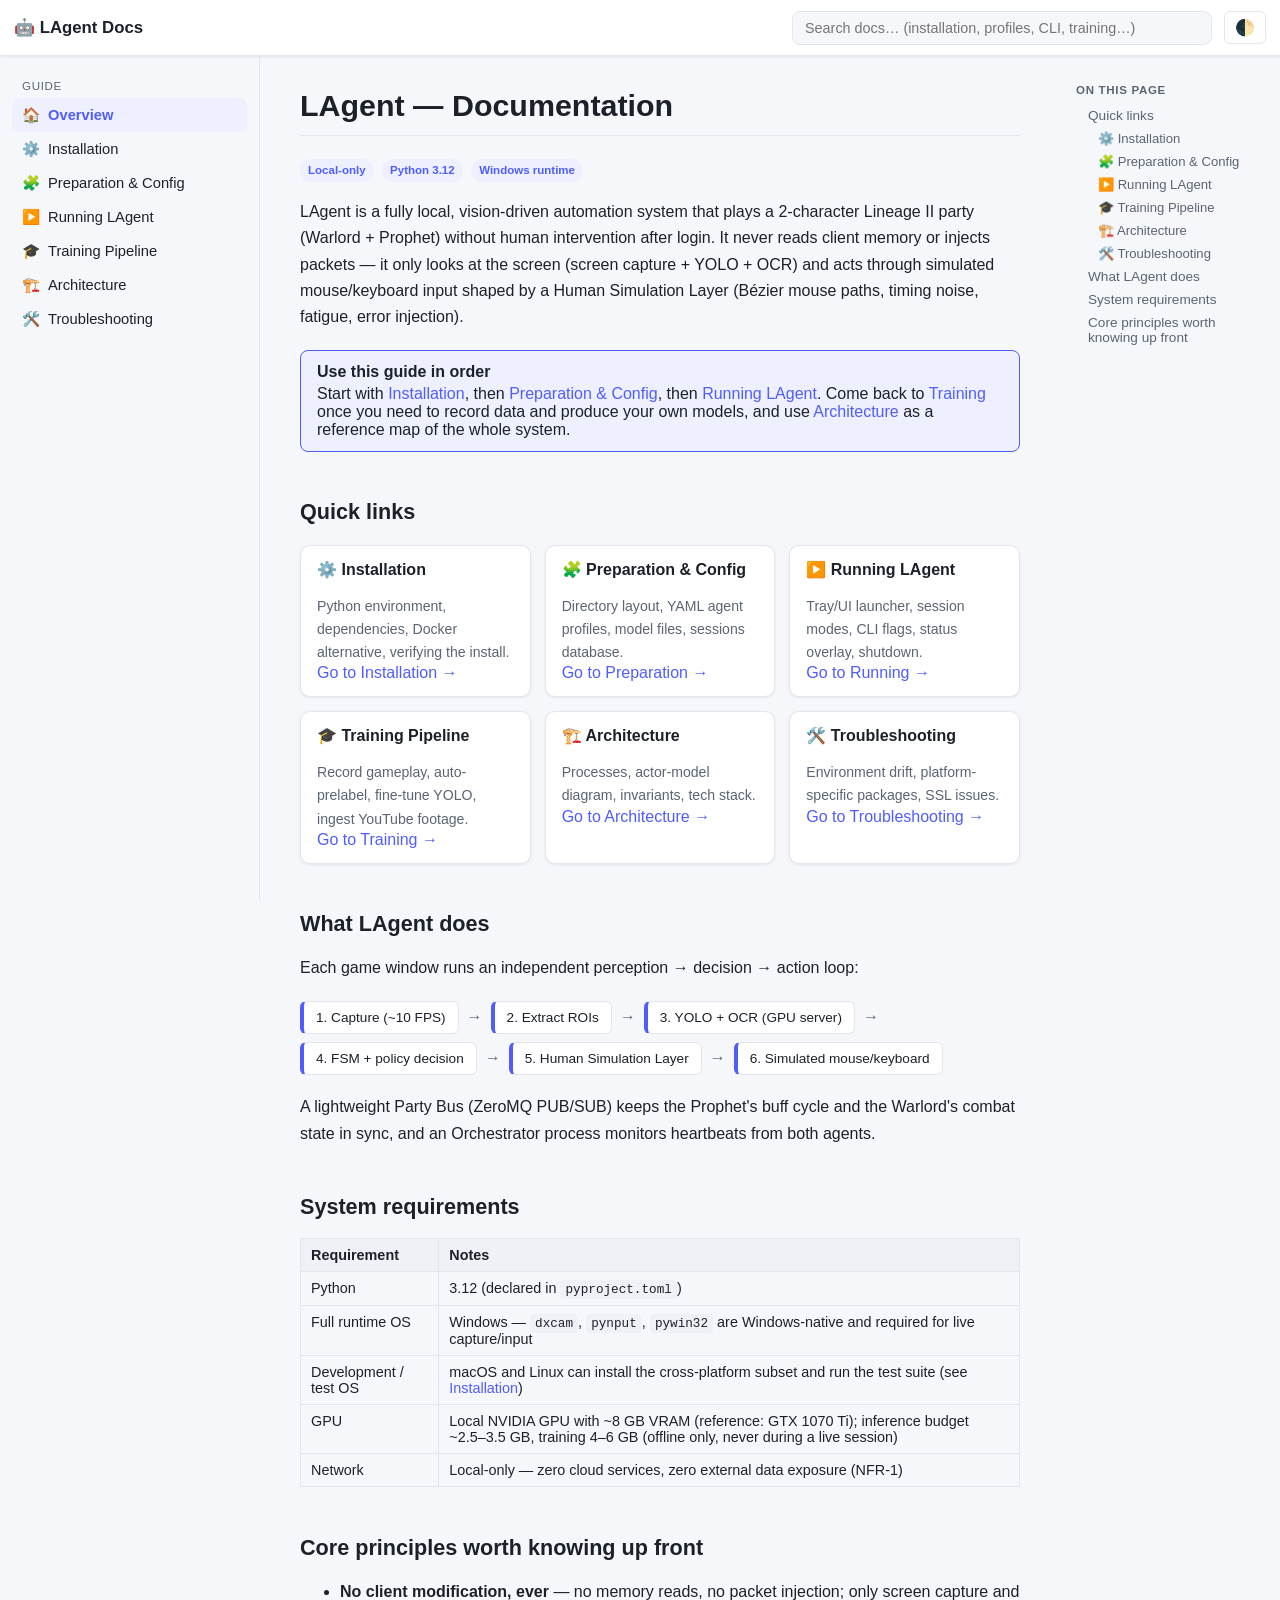
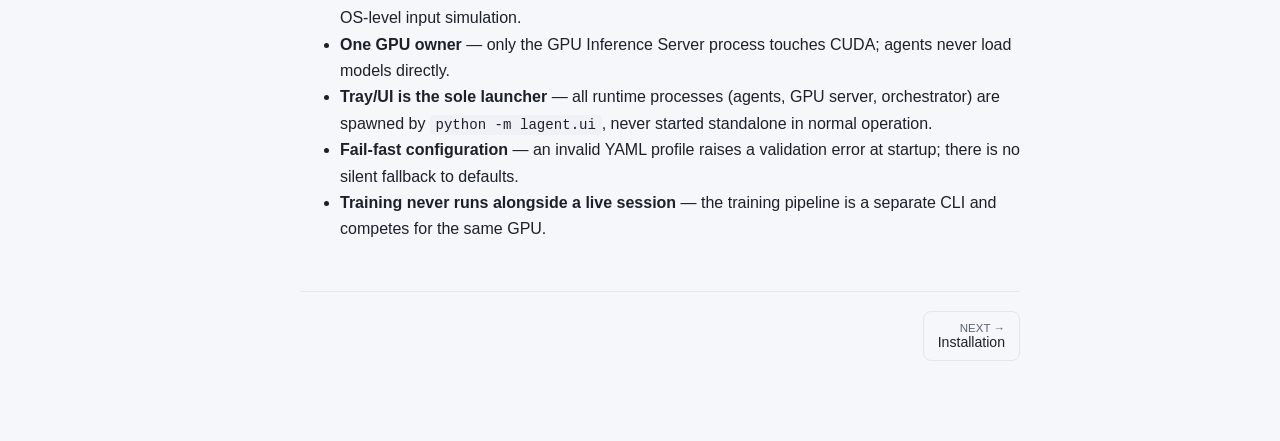
==== docs/site/index.html @ 67173eef "documentation html added" ====
<!doctype html>
<html lang="en">
<head>
<meta charset="utf-8" />
<meta name="viewport" content="width=device-width, initial-scale=1" />
<title>Overview · LAgent Docs</title>
<link rel="stylesheet" href="assets/style.css" />
</head>
<body>
<header class="topbar">
  <button id="navToggle" aria-label="Toggle navigation">☰</button>
  <div class="brand">🤖 LAgent Docs</div>
  <div class="search-wrap">
    <input id="searchInput" type="text" placeholder="Search docs… (installation, profiles, CLI, training…)" autocomplete="off" />
    <div id="searchResults" class="search-results"></div>
  </div>
  <button id="themeToggle" aria-label="Toggle theme">🌓</button>
</header>

<div class="layout">
  <nav id="sidebar" class="sidebar"></nav>

  <main class="content">
    <h1>LAgent — Documentation</h1>
    <p>
      <span class="badge">Local-only</span>
      <span class="badge">Python 3.12</span>
      <span class="badge">Windows runtime</span>
    </p>

    <p>
      LAgent is a fully local, vision-driven automation system that plays a 2-character
      Lineage II party (Warlord + Prophet) without human intervention after login. It never
      reads client memory or injects packets — it only looks at the screen (screen capture +
      YOLO + OCR) and acts through simulated mouse/keyboard input shaped by a Human Simulation
      Layer (Bézier mouse paths, timing noise, fatigue, error injection).
    </p>

    <div class="callout info">
      <strong class="callout-title">Use this guide in order</strong>
      Start with <a href="installation.html">Installation</a>, then
      <a href="preparation.html">Preparation &amp; Config</a>, then
      <a href="running.html">Running LAgent</a>. Come back to
      <a href="training.html">Training</a> once you need to record data and produce your own
      models, and use <a href="architecture.html">Architecture</a> as a reference map of the
      whole system.
    </div>

    <h2 id="quick-links">Quick links</h2>
    <div class="cards">
      <div class="card">
        <h3>⚙️ Installation</h3>
        <p>Python environment, dependencies, Docker alternative, verifying the install.</p>
        <a href="installation.html">Go to Installation →</a>
      </div>
      <div class="card">
        <h3>🧩 Preparation &amp; Config</h3>
        <p>Directory layout, YAML agent profiles, model files, sessions database.</p>
        <a href="preparation.html">Go to Preparation →</a>
      </div>
      <div class="card">
        <h3>▶️ Running LAgent</h3>
        <p>Tray/UI launcher, session modes, CLI flags, status overlay, shutdown.</p>
        <a href="running.html">Go to Running →</a>
      </div>
      <div class="card">
        <h3>🎓 Training Pipeline</h3>
        <p>Record gameplay, auto-prelabel, fine-tune YOLO, ingest YouTube footage.</p>
        <a href="training.html">Go to Training →</a>
      </div>
      <div class="card">
        <h3>🏗️ Architecture</h3>
        <p>Processes, actor-model diagram, invariants, tech stack.</p>
        <a href="architecture.html">Go to Architecture →</a>
      </div>
      <div class="card">
        <h3>🛠️ Troubleshooting</h3>
        <p>Environment drift, platform-specific packages, SSL issues.</p>
        <a href="troubleshooting.html">Go to Troubleshooting →</a>
      </div>
    </div>

    <h2 id="what-it-does">What LAgent does</h2>
    <p>Each game window runs an independent perception → decision → action loop:</p>
    <div class="pipeline">
      <div class="step">1. Capture (~10 FPS)</div>
      <span class="sep">→</span>
      <div class="step">2. Extract ROIs</div>
      <span class="sep">→</span>
      <div class="step">3. YOLO + OCR (GPU server)</div>
      <span class="sep">→</span>
      <div class="step">4. FSM + policy decision</div>
      <span class="sep">→</span>
      <div class="step">5. Human Simulation Layer</div>
      <span class="sep">→</span>
      <div class="step">6. Simulated mouse/keyboard</div>
    </div>
    <p>
      A lightweight Party Bus (ZeroMQ PUB/SUB) keeps the Prophet's buff cycle and the Warlord's
      combat state in sync, and an Orchestrator process monitors heartbeats from both agents.
    </p>

    <h2 id="requirements">System requirements</h2>
    <table>
      <thead><tr><th>Requirement</th><th>Notes</th></tr></thead>
      <tbody>
        <tr><td>Python</td><td>3.12 (declared in <code>pyproject.toml</code>)</td></tr>
        <tr><td>Full runtime OS</td><td>Windows — <code>dxcam</code>, <code>pynput</code>, <code>pywin32</code> are Windows-native and required for live capture/input</td></tr>
        <tr><td>Development / test OS</td><td>macOS and Linux can install the cross-platform subset and run the test suite (see <a href="installation.html">Installation</a>)</td></tr>
        <tr><td>GPU</td><td>Local NVIDIA GPU with ~8 GB VRAM (reference: GTX 1070 Ti); inference budget ~2.5–3.5 GB, training 4–6 GB (offline only, never during a live session)</td></tr>
        <tr><td>Network</td><td>Local-only — zero cloud services, zero external data exposure (NFR-1)</td></tr>
      </tbody>
    </table>

    <h2 id="core-principles">Core principles worth knowing up front</h2>
    <ul>
      <li><strong>No client modification, ever</strong> — no memory reads, no packet injection; only screen capture and OS-level input simulation.</li>
      <li><strong>One GPU owner</strong> — only the GPU Inference Server process touches CUDA; agents never load models directly.</li>
      <li><strong>Tray/UI is the sole launcher</strong> — all runtime processes (agents, GPU server, orchestrator) are spawned by <code>python -m lagent.ui</code>, never started standalone in normal operation.</li>
      <li><strong>Fail-fast configuration</strong> — an invalid YAML profile raises a validation error at startup; there is no silent fallback to defaults.</li>
      <li><strong>Training never runs alongside a live session</strong> — the training pipeline is a separate CLI and competes for the same GPU.</li>
    </ul>

    <div class="page-nav"></div>
  </main>

  <aside id="toc" class="toc"></aside>
</div>

<script src="assets/search-index.js"></script>
<script src="assets/app.js" data-page="index"></script>
</body>
</html>
---- docs/site/assets/style.css ----
/* LAgent documentation site — shared styles */
:root {
  --bg: #f6f7fb;
  --bg-elevated: #ffffff;
  --text: #1c2129;
  --text-muted: #5b6472;
  --border: #e3e6ec;
  --accent: #4f5dff;
  --accent-soft: #eef0ff;
  --code-bg: #f0f1f6;
  --sidebar-w: 260px;
  --toc-w: 220px;
  --topbar-h: 56px;
  --danger: #c0392b;
  --warn-bg: #fff6e5;
  --warn-border: #f0c674;
  --ok-bg: #eafaf1;
  --ok-border: #7fd7a3;
  --shadow: 0 1px 3px rgba(20, 24, 40, 0.08);
}

[data-theme="dark"] {
  --bg: #10131a;
  --bg-elevated: #161b24;
  --text: #e7eaf1;
  --text-muted: #9aa4b6;
  --border: #262d3a;
  --accent: #8b93ff;
  --accent-soft: #1c2140;
  --code-bg: #1b202b;
  --warn-bg: #2a2410;
  --warn-border: #6b5a1e;
  --ok-bg: #10261b;
  --ok-border: #2f6b47;
  --shadow: 0 1px 3px rgba(0, 0, 0, 0.4);
}

* { box-sizing: border-box; }

html, body {
  margin: 0;
  padding: 0;
  background: var(--bg);
  color: var(--text);
  font-family: -apple-system, BlinkMacSystemFont, "Segoe UI", Roboto, Helvetica, Arial, sans-serif;
  scroll-behavior: smooth;
}

a { color: var(--accent); text-decoration: none; }
a:hover { text-decoration: underline; }

code, pre {
  font-family: "SFMono-Regular", Consolas, "Liberation Mono", Menlo, monospace;
}

code {
  background: var(--code-bg);
  padding: 0.15em 0.4em;
  border-radius: 4px;
  font-size: 0.88em;
}

pre {
  background: var(--code-bg);
  border: 1px solid var(--border);
  border-radius: 8px;
  padding: 14px 16px;
  overflow-x: auto;
  line-height: 1.5;
  font-size: 0.85em;
}
pre code { background: none; padding: 0; }

/* Topbar */
.topbar {
  position: fixed;
  top: 0; left: 0; right: 0;
  height: var(--topbar-h);
  background: var(--bg-elevated);
  border-bottom: 1px solid var(--border);
  display: flex;
  align-items: center;
  gap: 12px;
  padding: 0 14px;
  z-index: 100;
  box-shadow: var(--shadow);
}
.topbar .brand {
  font-weight: 700;
  font-size: 1.05rem;
  white-space: nowrap;
}
#navToggle {
  display: none;
  background: none;
  border: 1px solid var(--border);
  border-radius: 6px;
  color: var(--text);
  font-size: 1.1rem;
  padding: 4px 9px;
  cursor: pointer;
}
.search-wrap { position: relative; flex: 1; max-width: 420px; margin-left: auto; }
#searchInput {
  width: 100%;
  padding: 8px 12px;
  border-radius: 8px;
  border: 1px solid var(--border);
  background: var(--bg);
  color: var(--text);
  font-size: 0.9rem;
}
#searchInput:focus { outline: 2px solid var(--accent); }
.search-results {
  position: absolute;
  top: calc(100% + 6px);
  left: 0; right: 0;
  background: var(--bg-elevated);
  border: 1px solid var(--border);
  border-radius: 8px;
  box-shadow: var(--shadow);
  max-height: 360px;
  overflow-y: auto;
  display: none;
  z-index: 200;
}
.search-results.open { display: block; }
.search-results a {
  display: block;
  padding: 9px 12px;
  color: var(--text);
  border-bottom: 1px solid var(--border);
  text-decoration: none;
}
.search-results a:last-child { border-bottom: none; }
.search-results a:hover, .search-results a.active { background: var(--accent-soft); }
.search-results small { display: block; color: var(--text-muted); font-weight: 400; }
.search-empty { padding: 10px 12px; color: var(--text-muted); font-size: 0.85rem; }

#themeToggle {
  background: none;
  border: 1px solid var(--border);
  border-radius: 6px;
  color: var(--text);
  font-size: 1rem;
  padding: 6px 10px;
  cursor: pointer;
  white-space: nowrap;
}

/* Layout */
.layout {
  display: flex;
  max-width: 1400px;
  margin: 0 auto;
  padding-top: var(--topbar-h);
}

.sidebar {
  width: var(--sidebar-w);
  flex: 0 0 var(--sidebar-w);
  position: sticky;
  top: var(--topbar-h);
  height: calc(100vh - var(--topbar-h));
  overflow-y: auto;
  padding: 20px 12px;
  border-right: 1px solid var(--border);
}
.sidebar .group-title {
  font-size: 0.72rem;
  text-transform: uppercase;
  letter-spacing: 0.06em;
  color: var(--text-muted);
  margin: 18px 10px 6px;
}
.sidebar .group-title:first-child { margin-top: 4px; }
.sidebar a.nav-link {
  display: flex;
  align-items: center;
  gap: 8px;
  padding: 8px 10px;
  border-radius: 8px;
  color: var(--text);
  font-size: 0.92rem;
  text-decoration: none;
}
.sidebar a.nav-link:hover { background: var(--accent-soft); }
.sidebar a.nav-link.active {
  background: var(--accent-soft);
  color: var(--accent);
  font-weight: 600;
}

.content {
  flex: 1 1 auto;
  min-width: 0;
  padding: 32px 40px 80px;
}
.content h1:first-child { margin-top: 0; }
.content h1 { font-size: 1.9rem; border-bottom: 1px solid var(--border); padding-bottom: 12px; }
.content h2 { font-size: 1.35rem; margin-top: 2.2em; scroll-margin-top: 80px; }
.content h3 { font-size: 1.08rem; margin-top: 1.8em; scroll-margin-top: 80px; }
.content p, .content li { line-height: 1.65; color: var(--text); }
.content table {
  border-collapse: collapse;
  width: 100%;
  margin: 1em 0;
  font-size: 0.9rem;
}
.content th, .content td {
  border: 1px solid var(--border);
  padding: 8px 10px;
  text-align: left;
  vertical-align: top;
}
.content th { background: var(--code-bg); }

.toc {
  width: var(--toc-w);
  flex: 0 0 var(--toc-w);
  position: sticky;
  top: var(--topbar-h);
  height: calc(100vh - var(--topbar-h));
  overflow-y: auto;
  padding: 28px 16px;
  font-size: 0.85rem;
}
.toc .toc-title { font-weight: 700; margin-bottom: 8px; color: var(--text-muted); text-transform: uppercase; font-size: 0.72rem; letter-spacing: 0.06em; }
.toc a { display: block; color: var(--text-muted); padding: 4px 0 4px 10px; border-left: 2px solid transparent; }
.toc a.h3 { padding-left: 20px; font-size: 0.82rem; }
.toc a.active { color: var(--accent); border-left-color: var(--accent); font-weight: 600; }

/* Callouts */
.callout {
  border-radius: 8px;
  padding: 12px 16px;
  margin: 1.2em 0;
  border: 1px solid var(--border);
}
.callout.warn { background: var(--warn-bg); border-color: var(--warn-border); }
.callout.ok { background: var(--ok-bg); border-color: var(--ok-border); }
.callout.info { background: var(--accent-soft); border-color: var(--accent); }
.callout strong.callout-title { display: block; margin-bottom: 4px; }

.badge {
  display: inline-block;
  padding: 2px 8px;
  border-radius: 999px;
  font-size: 0.72rem;
  font-weight: 700;
  background: var(--accent-soft);
  color: var(--accent);
  margin-right: 4px;
}

.cards {
  display: grid;
  grid-template-columns: repeat(auto-fit, minmax(220px, 1fr));
  gap: 14px;
  margin: 1.2em 0;
}
.card {
  border: 1px solid var(--border);
  border-radius: 10px;
  padding: 14px 16px;
  background: var(--bg-elevated);
  box-shadow: var(--shadow);
}
.card h3 { margin-top: 0; font-size: 1rem; }
.card p { margin-bottom: 0; color: var(--text-muted); font-size: 0.88rem; }

/* Simple architecture diagram (CSS boxes, no external deps) */
.diagram {
  display: flex;
  flex-wrap: wrap;
  gap: 16px;
  align-items: center;
  justify-content: center;
  padding: 24px;
  background: var(--bg-elevated);
  border: 1px solid var(--border);
  border-radius: 10px;
  margin: 1.4em 0;
}
.diagram .node {
  border: 1.5px solid var(--accent);
  border-radius: 8px;
  padding: 10px 14px;
  font-size: 0.85rem;
  font-weight: 600;
  background: var(--accent-soft);
  color: var(--text);
  text-align: center;
  min-width: 120px;
}
.diagram .arrow { color: var(--text-muted); font-size: 1.3rem; }
.flow-col { display: flex; flex-direction: column; gap: 10px; align-items: center; }

.pipeline {
  display: flex;
  flex-wrap: wrap;
  gap: 8px;
  align-items: center;
  margin: 1.2em 0;
}
.pipeline .step {
  border: 1.5px solid var(--border);
  border-left: 4px solid var(--accent);
  border-radius: 6px;
  padding: 8px 12px;
  background: var(--bg-elevated);
  font-size: 0.85rem;
}
.pipeline .sep { color: var(--text-muted); }

.page-nav {
  display: flex;
  justify-content: space-between;
  margin-top: 3em;
  padding-top: 1.2em;
  border-top: 1px solid var(--border);
  gap: 16px;
}
.page-nav a {
  border: 1px solid var(--border);
  border-radius: 8px;
  padding: 10px 14px;
  color: var(--text);
  text-decoration: none;
  font-size: 0.88rem;
  max-width: 46%;
}
.page-nav a:hover { border-color: var(--accent); }
.page-nav .dir { display: block; color: var(--text-muted); font-size: 0.72rem; text-transform: uppercase; }
.page-nav .next { margin-left: auto; text-align: right; }

.kbd {
  border: 1px solid var(--border);
  border-bottom-width: 2px;
  border-radius: 4px;
  padding: 1px 6px;
  font-family: monospace;
  font-size: 0.82em;
  background: var(--code-bg);
}

.checklist { list-style: none; padding-left: 0; }
.checklist li { padding-left: 1.6em; position: relative; margin-bottom: 6px; }
.checklist li::before {
  content: "☐";
  position: absolute; left: 0; color: var(--accent); font-size: 1.05em;
}

/* Mobile */
@media (max-width: 1100px) {
  .toc { display: none; }
}
@media (max-width: 860px) {
  #navToggle { display: inline-block; }
  .sidebar {
    position: fixed;
    left: 0;
    top: var(--topbar-h);
    height: calc(100vh - var(--topbar-h));
    background: var(--bg-elevated);
    z-index: 90;
    transform: translateX(-105%);
    transition: transform 0.18s ease;
    box-shadow: var(--shadow);
  }
  .sidebar.open { transform: translateX(0); }
  .content { padding: 24px 18px 60px; }
  .search-wrap { max-width: none; }
  .topbar .brand { display: none; }
}
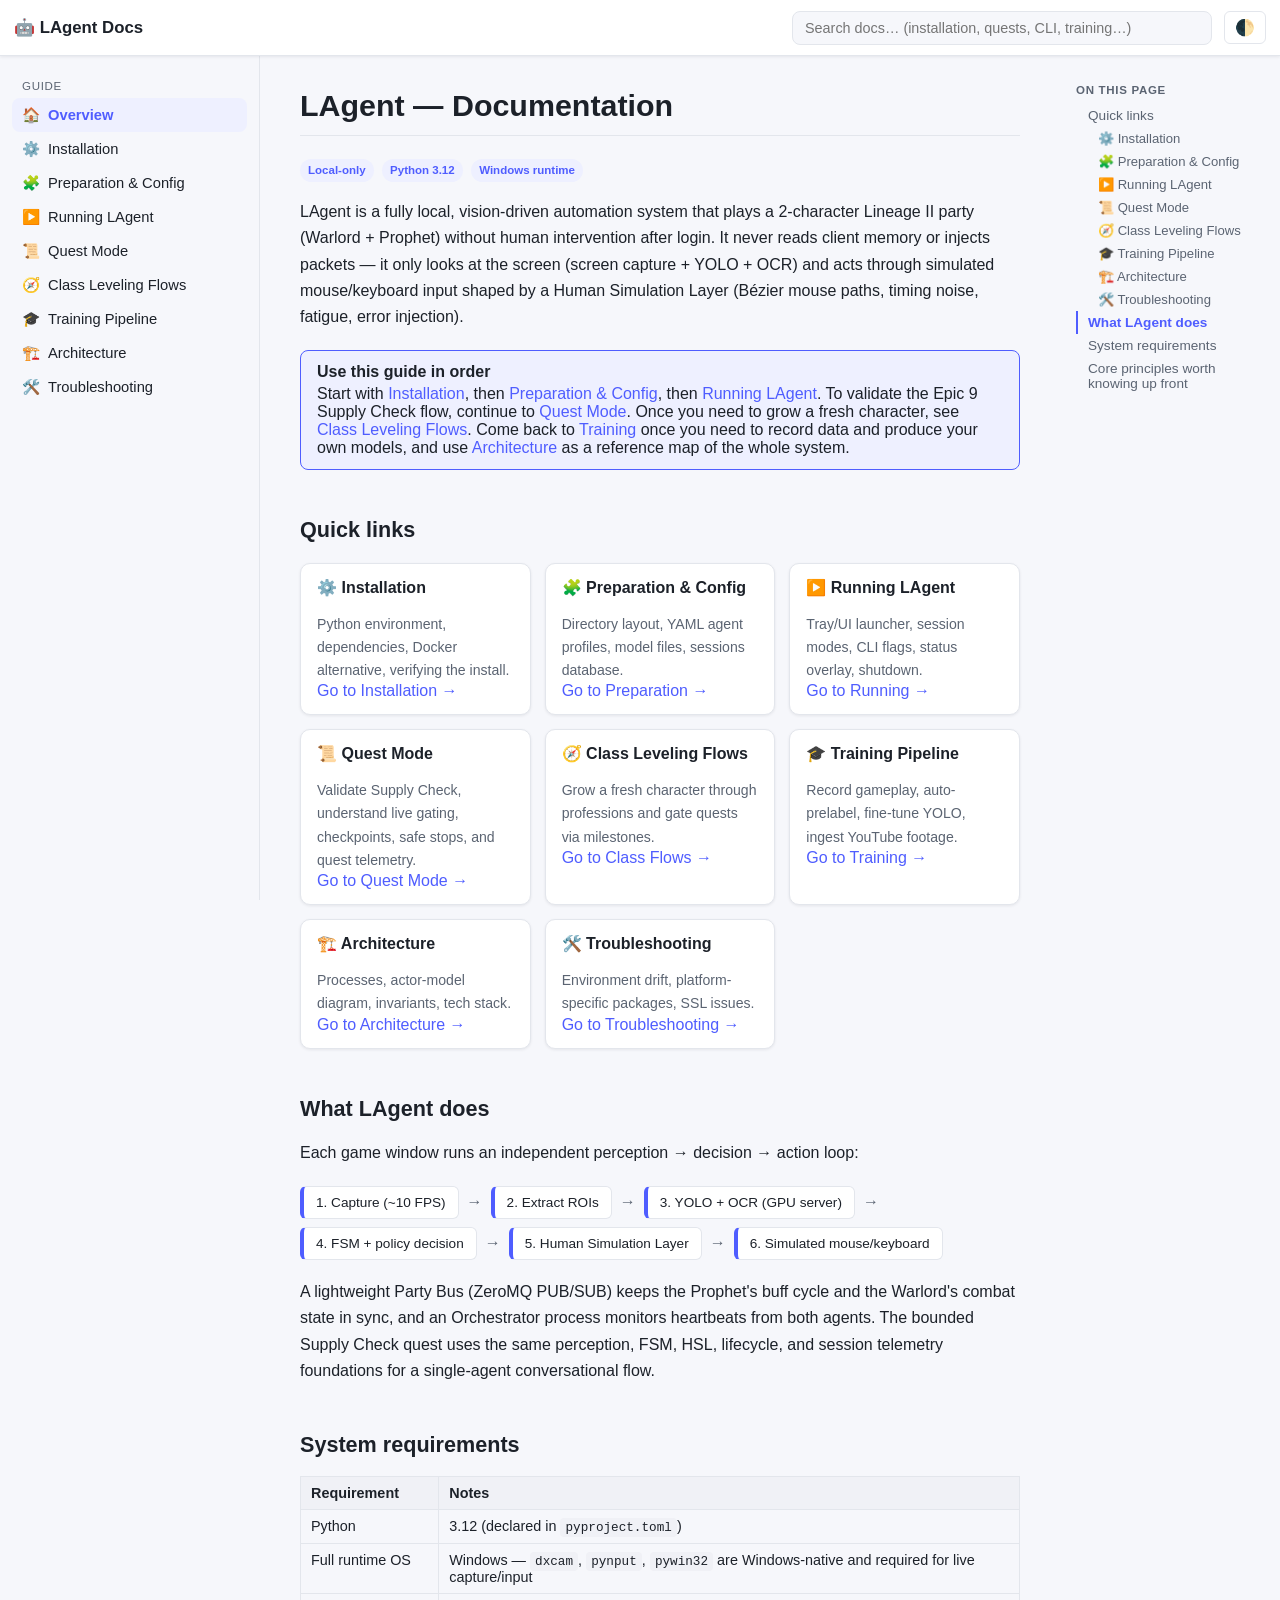
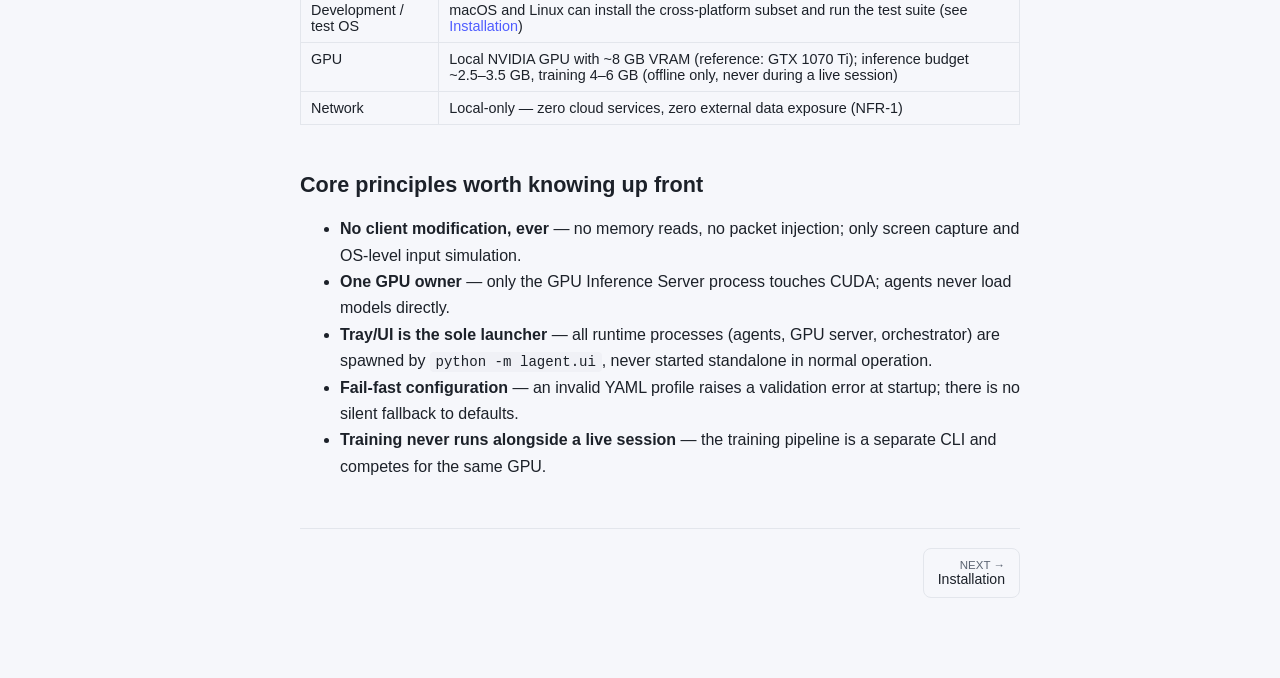
==== commit 635db11a: "epic 9 impl + docs" ====
--- a/docs/site/index.html
+++ b/docs/site/index.html
@@ -11,7 +11,7 @@
   <button id="navToggle" aria-label="Toggle navigation">☰</button>
   <div class="brand">🤖 LAgent Docs</div>
   <div class="search-wrap">
-    <input id="searchInput" type="text" placeholder="Search docs… (installation, profiles, CLI, training…)" autocomplete="off" />
+    <input id="searchInput" type="text" placeholder="Search docs… (installation, quests, CLI, training…)" autocomplete="off" />
     <div id="searchResults" class="search-results"></div>
   </div>
   <button id="themeToggle" aria-label="Toggle theme">🌓</button>
@@ -40,7 +40,9 @@
       <strong class="callout-title">Use this guide in order</strong>
       Start with <a href="installation.html">Installation</a>, then
       <a href="preparation.html">Preparation &amp; Config</a>, then
-      <a href="running.html">Running LAgent</a>. Come back to
+      <a href="running.html">Running LAgent</a>. To validate the Epic 9 Supply Check flow,
+      continue to <a href="quest-mode.html">Quest Mode</a>. Once you need to grow a fresh character,
+      see <a href="class-flows.html">Class Leveling Flows</a>. Come back to
       <a href="training.html">Training</a> once you need to record data and produce your own
       models, and use <a href="architecture.html">Architecture</a> as a reference map of the
       whole system.
@@ -62,6 +64,16 @@
         <h3>▶️ Running LAgent</h3>
         <p>Tray/UI launcher, session modes, CLI flags, status overlay, shutdown.</p>
         <a href="running.html">Go to Running →</a>
+      </div>
+      <div class="card">
+        <h3>📜 Quest Mode</h3>
+        <p>Validate Supply Check, understand live gating, checkpoints, safe stops, and quest telemetry.</p>
+        <a href="quest-mode.html">Go to Quest Mode →</a>
+      </div>
+      <div class="card">
+        <h3>🧭 Class Leveling Flows</h3>
+        <p>Grow a fresh character through professions and gate quests via milestones.</p>
+        <a href="class-flows.html">Go to Class Flows →</a>
       </div>
       <div class="card">
         <h3>🎓 Training Pipeline</h3>
@@ -98,6 +110,8 @@
     <p>
       A lightweight Party Bus (ZeroMQ PUB/SUB) keeps the Prophet's buff cycle and the Warlord's
       combat state in sync, and an Orchestrator process monitors heartbeats from both agents.
+      The bounded Supply Check quest uses the same perception, FSM, HSL, lifecycle, and session
+      telemetry foundations for a single-agent conversational flow.
     </p>
 
     <h2 id="requirements">System requirements</h2>
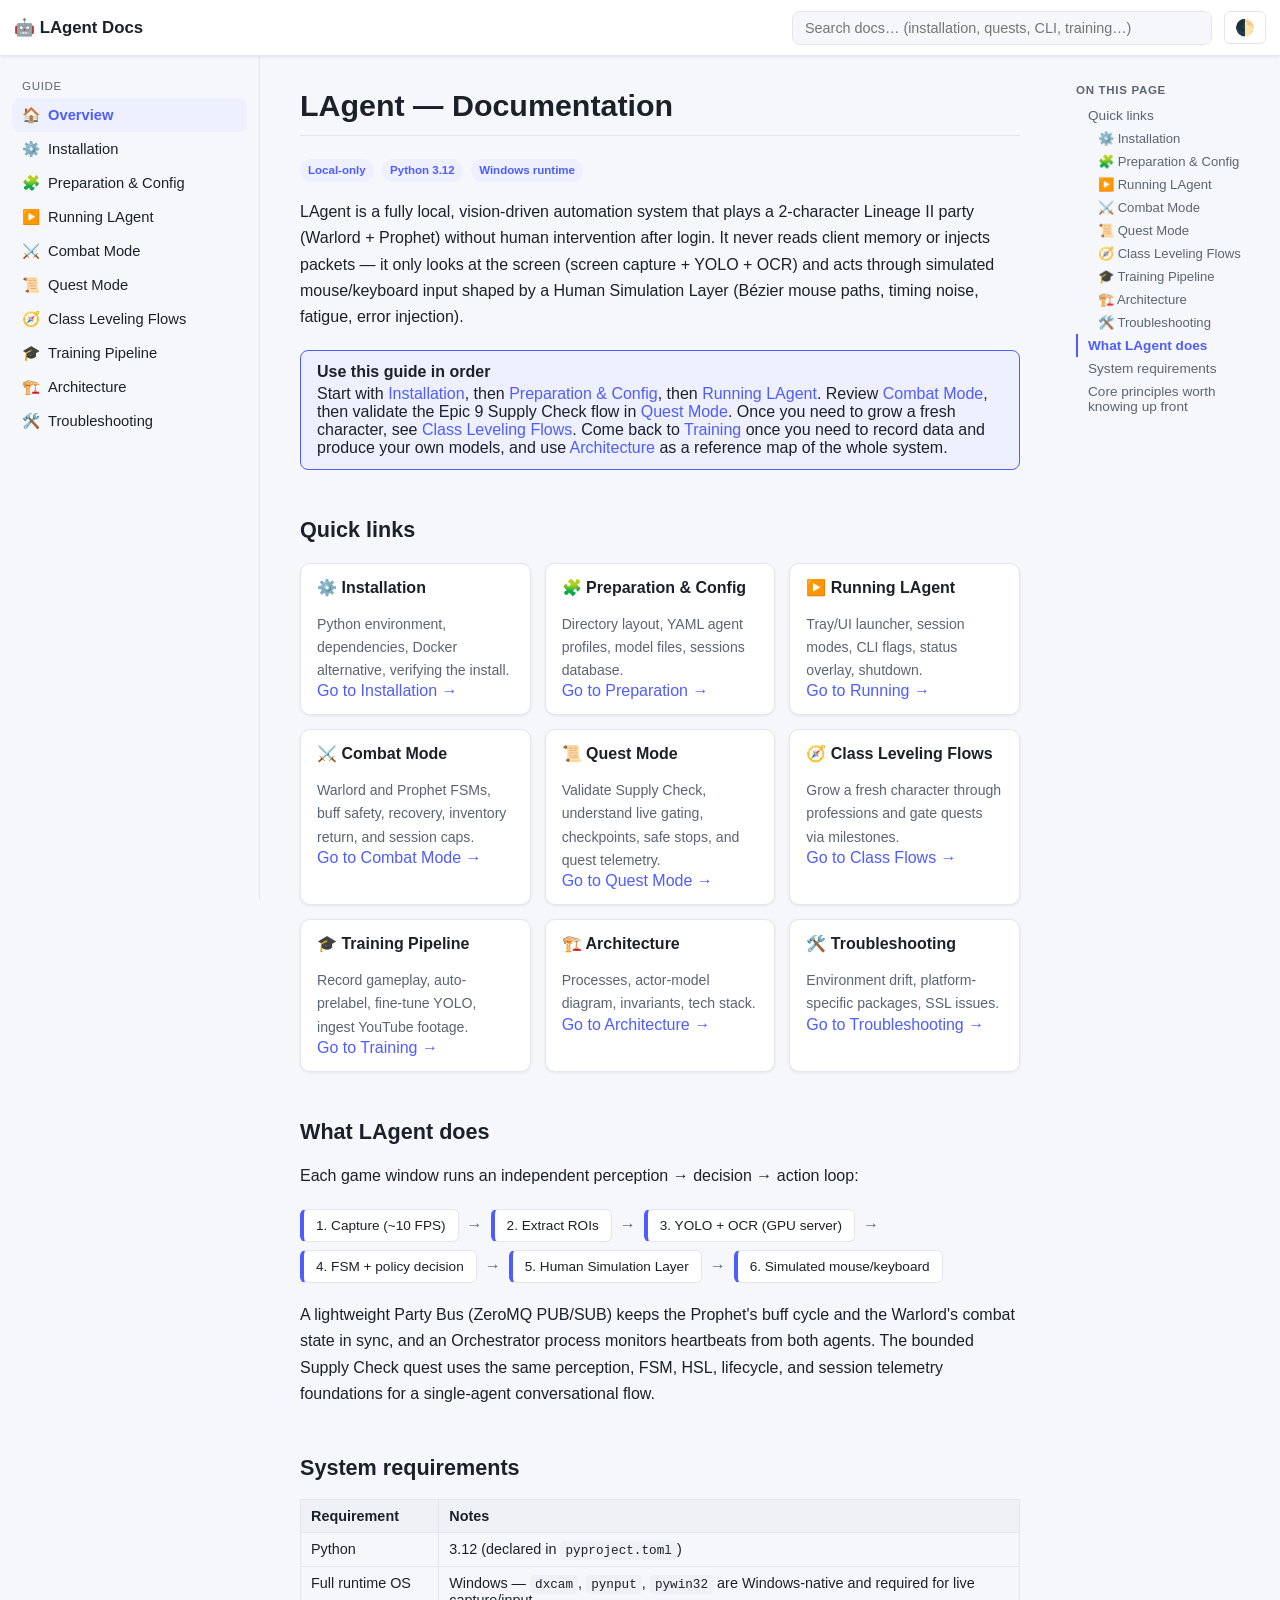
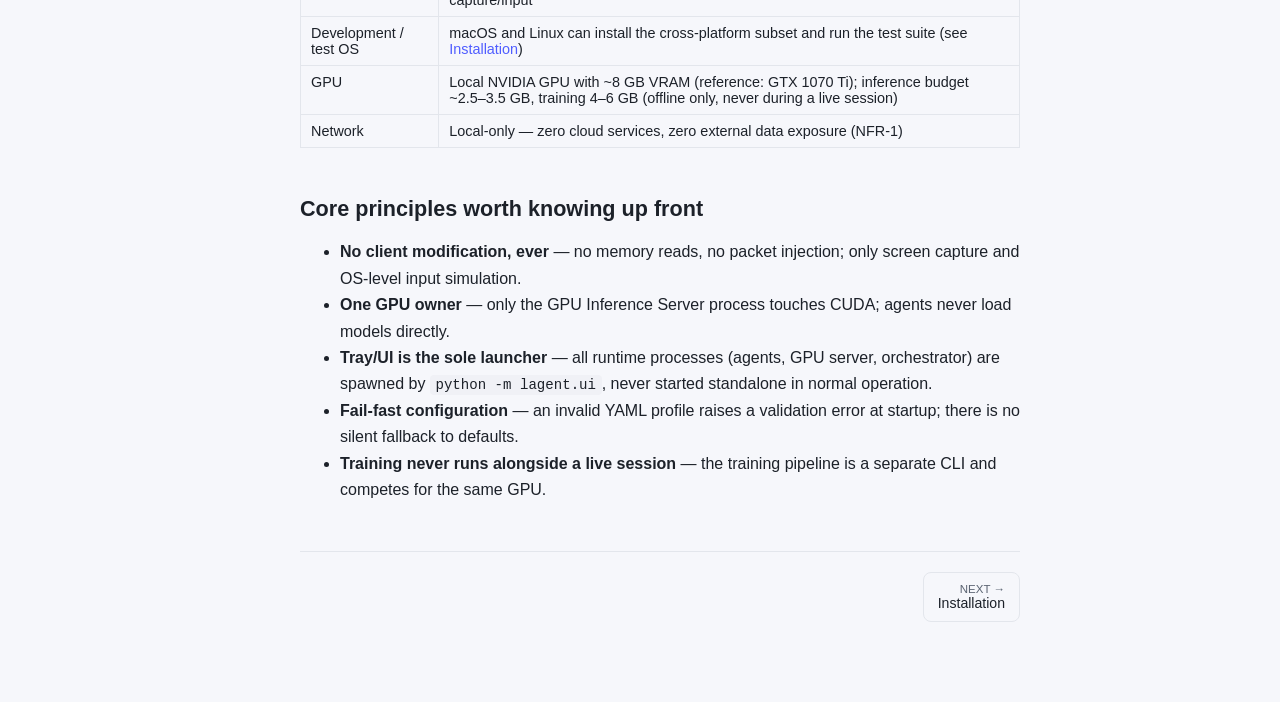
==== commit 2aa77771: "cleanups and validations" ====
--- a/docs/site/index.html
+++ b/docs/site/index.html
@@ -40,8 +40,9 @@
       <strong class="callout-title">Use this guide in order</strong>
       Start with <a href="installation.html">Installation</a>, then
       <a href="preparation.html">Preparation &amp; Config</a>, then
-      <a href="running.html">Running LAgent</a>. To validate the Epic 9 Supply Check flow,
-      continue to <a href="quest-mode.html">Quest Mode</a>. Once you need to grow a fresh character,
+      <a href="running.html">Running LAgent</a>. Review
+      <a href="combat-mode.html">Combat Mode</a>, then validate the Epic 9 Supply Check flow in
+      <a href="quest-mode.html">Quest Mode</a>. Once you need to grow a fresh character,
       see <a href="class-flows.html">Class Leveling Flows</a>. Come back to
       <a href="training.html">Training</a> once you need to record data and produce your own
       models, and use <a href="architecture.html">Architecture</a> as a reference map of the
@@ -64,6 +65,11 @@
         <h3>▶️ Running LAgent</h3>
         <p>Tray/UI launcher, session modes, CLI flags, status overlay, shutdown.</p>
         <a href="running.html">Go to Running →</a>
+      </div>
+      <div class="card">
+        <h3>⚔️ Combat Mode</h3>
+        <p>Warlord and Prophet FSMs, buff safety, recovery, inventory return, and session caps.</p>
+        <a href="combat-mode.html">Go to Combat Mode →</a>
       </div>
       <div class="card">
         <h3>📜 Quest Mode</h3>
